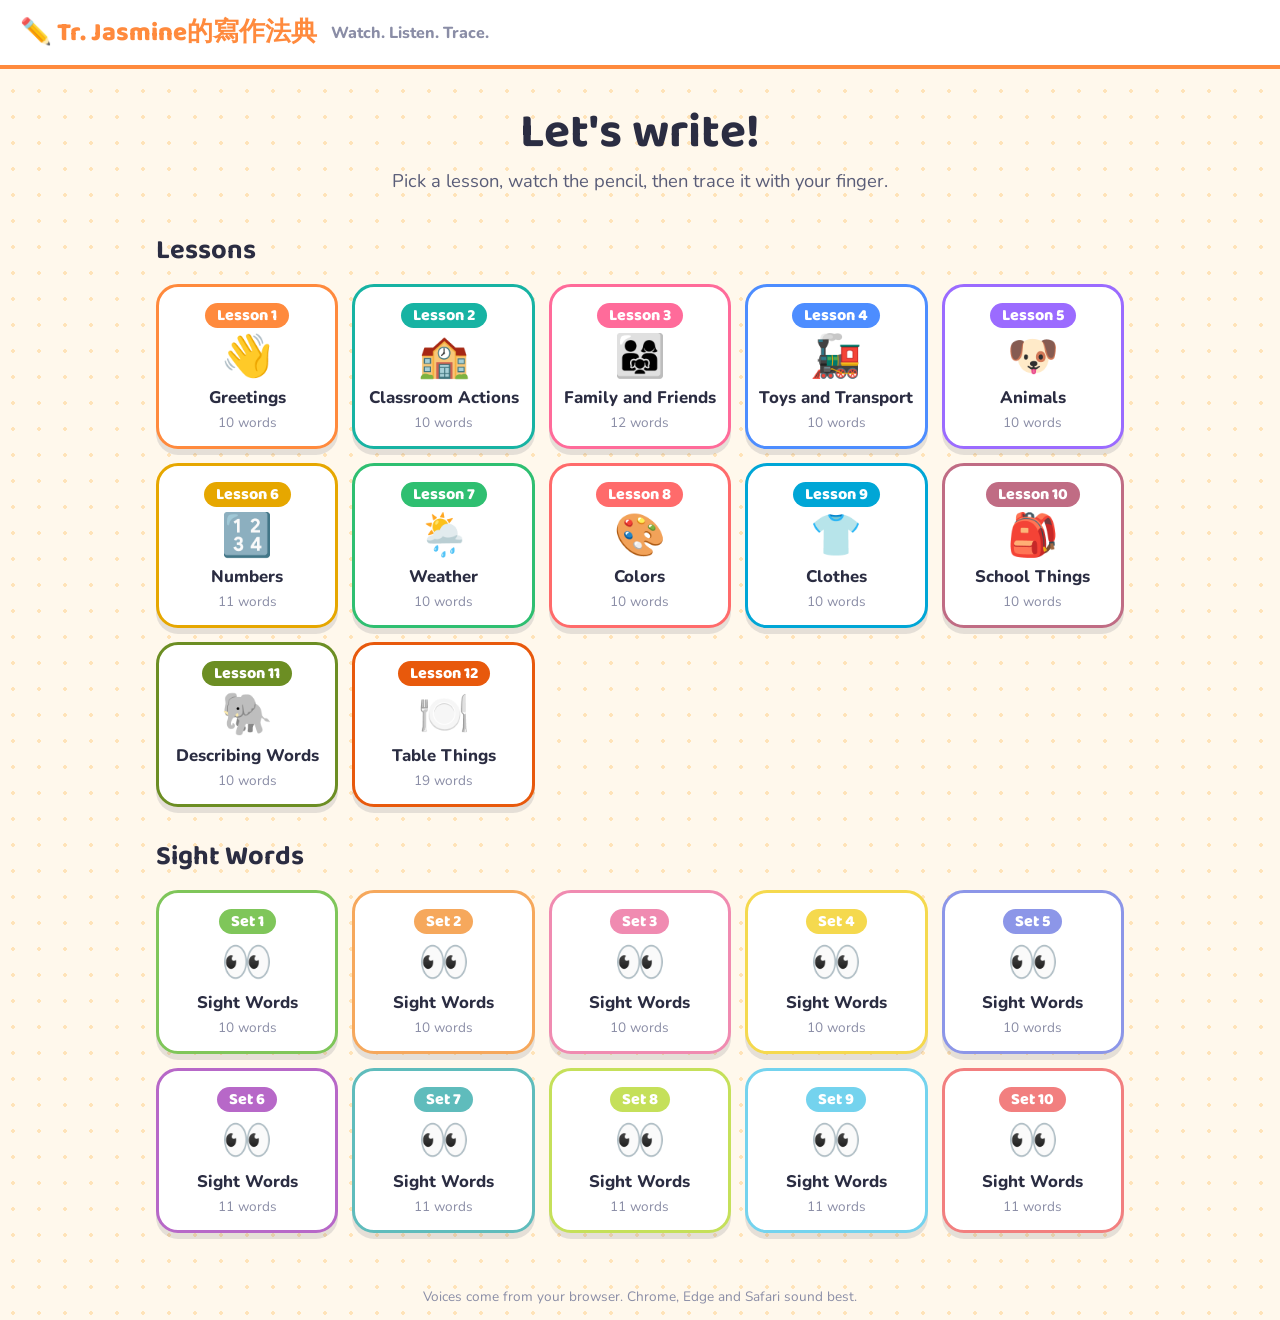
==== index.html @ 127e129d "Tr. Jasmine writing codex with textbook pictures" ====
<!doctype html>
<html lang="en">
<head>
  <meta charset="utf-8">
  <meta name="viewport" content="width=device-width, initial-scale=1">
  <title>Tr. Jasmine的寫作法典</title>
  <meta name="description" content="Watch, listen and trace. Learn to write English words stroke by stroke.">
  <link rel="icon" href="data:image/svg+xml,<svg xmlns='http://www.w3.org/2000/svg' viewBox='0 0 100 100'><text y='.9em' font-size='90'>✏️</text></svg>">
  <link rel="preconnect" href="https://fonts.googleapis.com">
  <link rel="preconnect" href="https://fonts.gstatic.com" crossorigin>
  <link href="https://fonts.googleapis.com/css2?family=Baloo+2:wght@600;800&family=Nunito:wght@600;800&display=swap" rel="stylesheet">
  <link rel="stylesheet" href="css/style.css">
</head>
<body>
  <header class="top">
    <a class="brand" href="#/">✏️ Tr. Jasmine的寫作法典</a>
    <span class="tag">Watch. Listen. Trace.</span>
  </header>

  <main id="app"></main>

  <footer class="foot">
    Voices come from your browser. Chrome, Edge and Safari sound best.
  </footer>

  <div id="modal" class="modal" hidden>
    <div class="sheet" role="dialog" aria-modal="true" aria-labelledby="mTitle">
      <button class="icon-btn close" data-act="close" id="mClose" aria-label="Close">✕</button>

      <div class="m-head">
        <div class="m-pic" id="mPic"></div>
        <div>
          <h2 id="mTitle"></h2>
          <div class="m-zh" id="mZh"></div>
        </div>
      </div>

      <div class="board" id="boardWrap">
        <svg id="board" xmlns="http://www.w3.org/2000/svg" role="img" aria-label="Handwriting practice board"></svg>
      </div>

      <div class="controls">
        <div class="group">
          <span class="group-label">Hear it</span>
          <button class="btn" data-act="listen">🔊 Listen</button>
          <button class="btn" data-act="slow">🐢 Slow</button>
          <button class="btn" data-act="spell">🔤 Spell</button>
        </div>
        <div class="group">
          <span class="group-label">Write it</span>
          <button class="btn primary" data-act="watch">▶ Watch</button>
          <button class="btn" data-act="step">⏭ Next stroke</button>
          <button class="btn" data-act="reset">↺ Reset</button>
        </div>
        <div class="group">
          <span class="group-label">Your turn</span>
          <button class="btn accent" data-act="trace" id="traceBtn" aria-pressed="false">✏️ Trace</button>
          <button class="btn" data-act="clear">🧽 Clear</button>
        </div>
        <div class="group opts">
          <label><input type="checkbox" data-pref="slow"> Slow pen</label>
          <label><input type="checkbox" data-pref="nums"> Stroke numbers</label>
          <label><input type="checkbox" data-pref="auto"> Auto play</label>
        </div>
      </div>

      <div class="nav">
        <button class="btn" data-act="prev">◀ Back</button>
        <span id="mCount" class="count"></span>
        <button class="btn" data-act="next">Next ▶</button>
      </div>
    </div>
  </div>

  <script src="js/data.js"></script>
  <script src="js/letters.js"></script>
  <script src="js/app.js"></script>
</body>
</html>
---- css/style.css ----
:root {
  --ink: #2b2d42;
  --bg: #fff8ec;
  --card: #ffffff;
  --orange: #ff8a3d;
  --teal: #17b3a3;
  --pink: #ff6b9a;
  --blue: #4d8dff;
  --shadow: 0 6px 0 rgba(43, 45, 66, 0.12);
  --r: 22px;
}

* { box-sizing: border-box; }
html { -webkit-text-size-adjust: 100%; }

body {
  margin: 0;
  font-family: 'Nunito', system-ui, -apple-system, 'Segoe UI', 'Noto Sans TC', sans-serif;
  color: var(--ink);
  background-color: var(--bg);
  background-image: radial-gradient(#ffe3b8 2px, transparent 2px);
  background-size: 26px 26px;
  min-height: 100vh;
  display: flex;
  flex-direction: column;
}
body.lock { overflow: hidden; }

.top {
  display: flex;
  align-items: center;
  gap: 14px;
  padding: 12px 20px;
  background: #fff;
  border-bottom: 4px solid var(--orange);
  position: sticky;
  top: 0;
  z-index: 5;
}
.brand {
  font-family: 'Baloo 2', 'Nunito', sans-serif;
  font-weight: 800;
  font-size: 1.6rem;
  color: var(--orange);
  text-decoration: none;
}
.tag { color: #8a8da6; font-weight: 800; }

#app { width: min(1000px, 100%); margin: 0 auto; padding: 20px 16px 40px; flex: 1; }

h1, h2, h3 { font-family: 'Baloo 2', 'Nunito', sans-serif; margin: 0; }
.hero { text-align: center; padding: 18px 0 8px; }
.hero h1 { font-size: clamp(2rem, 6vw, 3rem); line-height: 1.1; }
.hero p { font-size: 1.15rem; margin: 8px 0 0; color: #5a5d78; }
.section-title { font-size: 1.7rem; margin: 28px 0 12px; }

.grid {
  display: grid;
  grid-template-columns: repeat(auto-fill, minmax(150px, 1fr));
  gap: 14px;
}

.lesson-card {
  display: flex;
  flex-direction: column;
  align-items: center;
  gap: 4px;
  padding: 16px 10px 14px;
  background: var(--card);
  border: 3px solid var(--c, var(--orange));
  border-radius: var(--r);
  box-shadow: var(--shadow);
  text-decoration: none;
  color: var(--ink);
  text-align: center;
  transition: transform 0.12s;
}
.lesson-card:hover, .lesson-card:focus-visible { transform: translateY(-4px) rotate(-1deg); }
.lesson-card .num {
  background: var(--c, var(--orange));
  color: #fff;
  font: 800 1rem 'Baloo 2', sans-serif;
  padding: 0 12px;
  border-radius: 99px;
}
.lesson-card .ico { font-size: 2.6rem; line-height: 1.2; }
.lesson-card .ttl { font: 800 1.05rem 'Nunito', sans-serif; }
.lesson-card .cnt { font-size: 0.85rem; color: #8a8da6; }

.back {
  display: inline-block;
  margin-bottom: 8px;
  color: var(--blue);
  font-weight: 800;
  text-decoration: none;
}
.page-title { font-size: clamp(1.8rem, 5vw, 2.6rem); margin-bottom: 4px; }

.word-card {
  position: relative;
  background: var(--card);
  border: 3px solid var(--c, var(--orange));
  border-radius: var(--r);
  box-shadow: var(--shadow);
  transition: transform 0.12s;
}
.word-card:hover { transform: translateY(-3px); }
.word-card .open {
  all: unset;
  box-sizing: border-box;
  display: flex;
  flex-direction: column;
  align-items: center;
  justify-content: center;
  gap: 2px;
  width: 100%;
  min-height: 150px;
  padding: 14px 8px 12px;
  cursor: pointer;
  text-align: center;
  border-radius: var(--r);
}
.word-card .open:focus-visible { outline: 4px solid var(--blue); }
.pic { font-size: 2.6rem; line-height: 1.2; min-height: 3.1rem; display: flex; align-items: center; justify-content: center; }
.pic.digit { font: 800 2.6rem 'Baloo 2', sans-serif; color: var(--c); }
.pic.photo { min-height: 92px; }
.cardimg { height: 92px; max-width: 100%; width: auto; object-fit: contain; border-radius: 12px; mix-blend-mode: multiply; }
.mimg { height: 72px; width: auto; max-width: 110px; object-fit: contain; border-radius: 12px; display: block; mix-blend-mode: multiply; }
.pic svg { width: 3.1rem; height: 3.1rem; }
.m-pic svg { width: 3.4rem; height: 3.4rem; display: block; }
.swatch { display: inline-block; width: 46px; height: 46px; border-radius: 50%; border: 3px solid rgba(0, 0, 0, 0.15); }
.word-card .w { font: 800 1.25rem 'Nunito', sans-serif; }
.word-card .zh { font-size: 0.9rem; color: #8a8da6; min-height: 1.2em; }
.spk {
  position: absolute;
  top: 6px;
  right: 6px;
  width: 34px;
  height: 34px;
  border: 0;
  border-radius: 50%;
  background: #fff3df;
  font-size: 1.1rem;
  cursor: pointer;
}
.spk:hover { background: #ffe2b5; }

/* ---------- modal ---------- */
.modal {
  position: fixed;
  inset: 0;
  background: rgba(43, 45, 66, 0.55);
  display: flex;
  align-items: center;
  justify-content: center;
  padding: 10px;
  z-index: 20;
}
.modal[hidden] { display: none; }
.sheet {
  position: relative;
  background: #fff;
  border-radius: 28px;
  width: min(940px, 100%);
  max-height: 100%;
  overflow: auto;
  padding: 16px 18px 18px;
}
.icon-btn.close {
  position: absolute;
  top: 10px;
  right: 10px;
  width: 40px;
  height: 40px;
  border: 0;
  border-radius: 50%;
  background: #ffe9e9;
  font-size: 1.1rem;
  cursor: pointer;
}
.m-head { display: flex; align-items: center; gap: 12px; padding-right: 48px; margin-bottom: 8px; }
.m-pic { font-size: 2.6rem; min-width: 52px; text-align: center; }
.m-pic .swatch { width: 44px; height: 44px; }
#mTitle { font-size: clamp(1.6rem, 5vw, 2.4rem); line-height: 1.1; }
.m-zh { color: #8a8da6; font-weight: 800; }

.board {
  background: #fffdf7;
  border: 3px solid #ffd9a8;
  border-radius: 18px;
  padding: 6px;
}
.board svg { width: 100%; height: auto; display: block; }
.board.tracing svg { touch-action: none; cursor: crosshair; }

.ghost { fill: none; stroke: #e6e9f2; stroke-width: 12; stroke-linecap: round; stroke-linejoin: round; }
.tracing .ghost { stroke: #c4cde4; stroke-width: 10; stroke-dasharray: 1 15; }
.ink { fill: none; stroke: #ff5d73; stroke-width: 9; stroke-linecap: round; stroke-linejoin: round; }
.mine { fill: none; stroke: #17b3a3; stroke-width: 9; stroke-linecap: round; stroke-linejoin: round; opacity: 0.9; }
.badge circle { fill: #4d8dff; stroke: #fff; stroke-width: 2; }
.badge text { fill: #fff; font: 800 12px 'Nunito', sans-serif; text-anchor: middle; dominant-baseline: central; }
.hide-nums .badge { display: none; }
.pen { fill: #ffb703; stroke: #fff; stroke-width: 3; }

.controls { display: flex; flex-wrap: wrap; gap: 10px 18px; margin-top: 12px; align-items: center; }
.group { display: flex; flex-wrap: wrap; align-items: center; gap: 8px; }
.group-label { font: 800 0.8rem 'Nunito', sans-serif; color: #8a8da6; text-transform: uppercase; letter-spacing: 0.05em; }
.btn {
  border: 0;
  border-radius: 14px;
  padding: 9px 14px;
  background: #eef1f9;
  font: 800 1rem 'Nunito', sans-serif;
  color: var(--ink);
  cursor: pointer;
  box-shadow: 0 3px 0 rgba(43, 45, 66, 0.15);
}
.btn:active { transform: translateY(2px); box-shadow: 0 1px 0 rgba(43, 45, 66, 0.15); }
.btn.primary { background: var(--orange); color: #fff; }
.btn.accent { background: var(--teal); color: #fff; }
.btn[aria-pressed='true'] { outline: 4px solid #0b7c71; }
.opts label { font-weight: 800; font-size: 0.9rem; display: flex; gap: 5px; align-items: center; }

.nav { display: flex; justify-content: space-between; align-items: center; margin-top: 14px; }
.count { font-weight: 800; color: #8a8da6; }

.foot { text-align: center; padding: 14px; color: #8a8da6; font-size: 0.85rem; }

@media (max-width: 560px) {
  .grid { grid-template-columns: repeat(2, 1fr); }
  .btn { padding: 9px 11px; font-size: 0.95rem; }
}
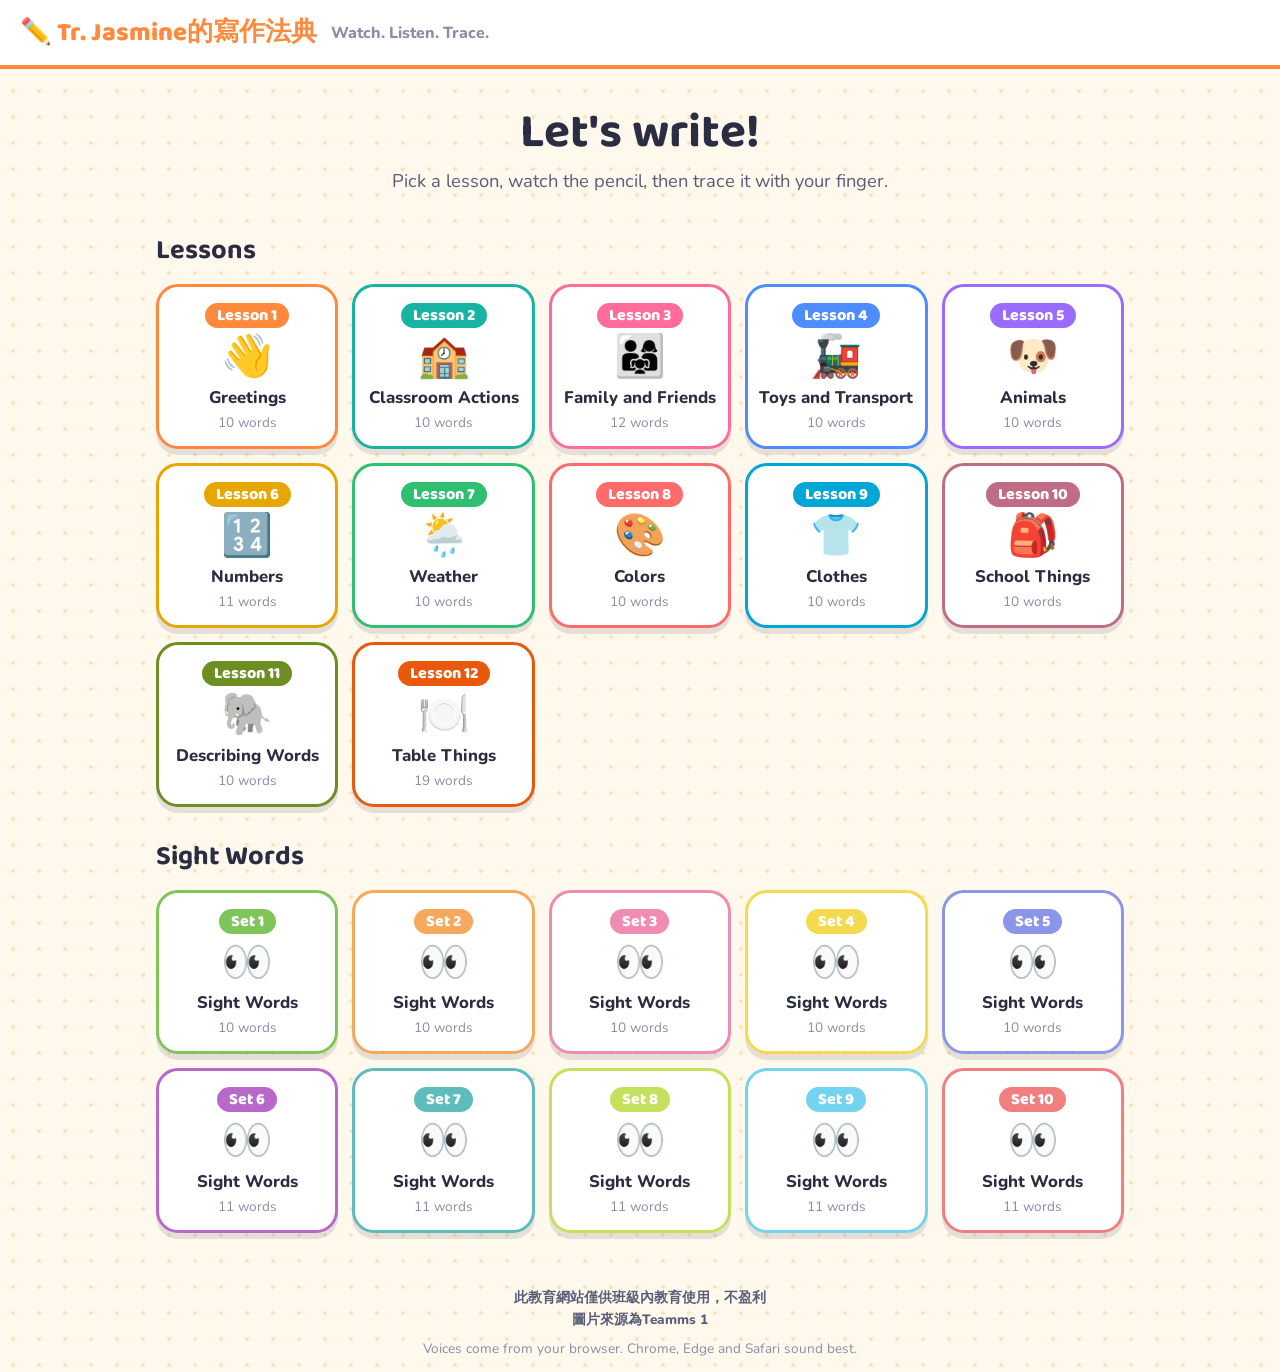
==== commit 72880cc3: "Add footer notice" ====
--- a/index.html
+++ b/index.html
@@ -9,7 +9,7 @@
   <link rel="preconnect" href="https://fonts.googleapis.com">
   <link rel="preconnect" href="https://fonts.gstatic.com" crossorigin>
   <link href="https://fonts.googleapis.com/css2?family=Baloo+2:wght@600;800&family=Nunito:wght@600;800&display=swap" rel="stylesheet">
-  <link rel="stylesheet" href="css/style.css">
+  <link rel="stylesheet" href="css/style.css?v=4">
 </head>
 <body>
   <header class="top">
@@ -20,12 +20,13 @@
   <main id="app"></main>
 
   <footer class="foot">
+    <p class="notice">此教育網站僅供班級內教育使用，不盈利<br>圖片來源為Teamms 1</p>
     Voices come from your browser. Chrome, Edge and Safari sound best.
   </footer>
 
   <div id="modal" class="modal" hidden>
     <div class="sheet" role="dialog" aria-modal="true" aria-labelledby="mTitle">
-      <button class="icon-btn close" data-act="close" id="mClose" aria-label="Close">✕</button>
+      <button class="icon-btn close" data-act="close" id="mClose" aria-label="關閉">✕</button>
 
       <div class="m-head">
         <div class="m-pic" id="mPic"></div>
@@ -41,39 +42,39 @@
 
       <div class="controls">
         <div class="group">
-          <span class="group-label">Hear it</span>
-          <button class="btn" data-act="listen">🔊 Listen</button>
-          <button class="btn" data-act="slow">🐢 Slow</button>
-          <button class="btn" data-act="spell">🔤 Spell</button>
+          <span class="group-label">聽一聽</span>
+          <button class="btn" data-act="listen">🔊 聽發音</button>
+          <button class="btn" data-act="slow">🐢 慢速聽</button>
+          <button class="btn" data-act="spell">🔤 拼字</button>
         </div>
         <div class="group">
-          <span class="group-label">Write it</span>
-          <button class="btn primary" data-act="watch">▶ Watch</button>
-          <button class="btn" data-act="step">⏭ Next stroke</button>
-          <button class="btn" data-act="reset">↺ Reset</button>
+          <span class="group-label">看筆順</span>
+          <button class="btn primary" data-act="watch">▶ 播放筆順</button>
+          <button class="btn" data-act="step">⏭ 下一筆</button>
+          <button class="btn" data-act="reset">↺ 重來</button>
         </div>
         <div class="group">
-          <span class="group-label">Your turn</span>
-          <button class="btn accent" data-act="trace" id="traceBtn" aria-pressed="false">✏️ Trace</button>
-          <button class="btn" data-act="clear">🧽 Clear</button>
+          <span class="group-label">換你寫</span>
+          <button class="btn accent" data-act="trace" id="traceBtn" aria-pressed="false">✏️ 描寫</button>
+          <button class="btn" data-act="clear">🧽 擦掉</button>
         </div>
         <div class="group opts">
-          <label><input type="checkbox" data-pref="slow"> Slow pen</label>
-          <label><input type="checkbox" data-pref="nums"> Stroke numbers</label>
-          <label><input type="checkbox" data-pref="auto"> Auto play</label>
+          <label><input type="checkbox" data-pref="slow"> 慢速書寫</label>
+          <label><input type="checkbox" data-pref="nums"> 筆順數字</label>
+          <label><input type="checkbox" data-pref="auto"> 自動播放</label>
         </div>
       </div>
 
       <div class="nav">
-        <button class="btn" data-act="prev">◀ Back</button>
+        <button class="btn" data-act="prev">◀ 上一個</button>
         <span id="mCount" class="count"></span>
-        <button class="btn" data-act="next">Next ▶</button>
+        <button class="btn" data-act="next">下一個 ▶</button>
       </div>
     </div>
   </div>
 
-  <script src="js/data.js"></script>
-  <script src="js/letters.js"></script>
-  <script src="js/app.js"></script>
+  <script src="js/data.js?v=4"></script>
+  <script src="js/letters.js?v=4"></script>
+  <script src="js/app.js?v=4"></script>
 </body>
 </html>
--- a/css/style.css
+++ b/css/style.css
@@ -225,6 +225,7 @@
 .count { font-weight: 800; color: #8a8da6; }
 
 .foot { text-align: center; padding: 14px; color: #8a8da6; font-size: 0.85rem; }
+.foot .notice { margin: 0 0 8px; color: #5a5d78; font-weight: 800; line-height: 1.6; }
 
 @media (max-width: 560px) {
   .grid { grid-template-columns: repeat(2, 1fr); }
